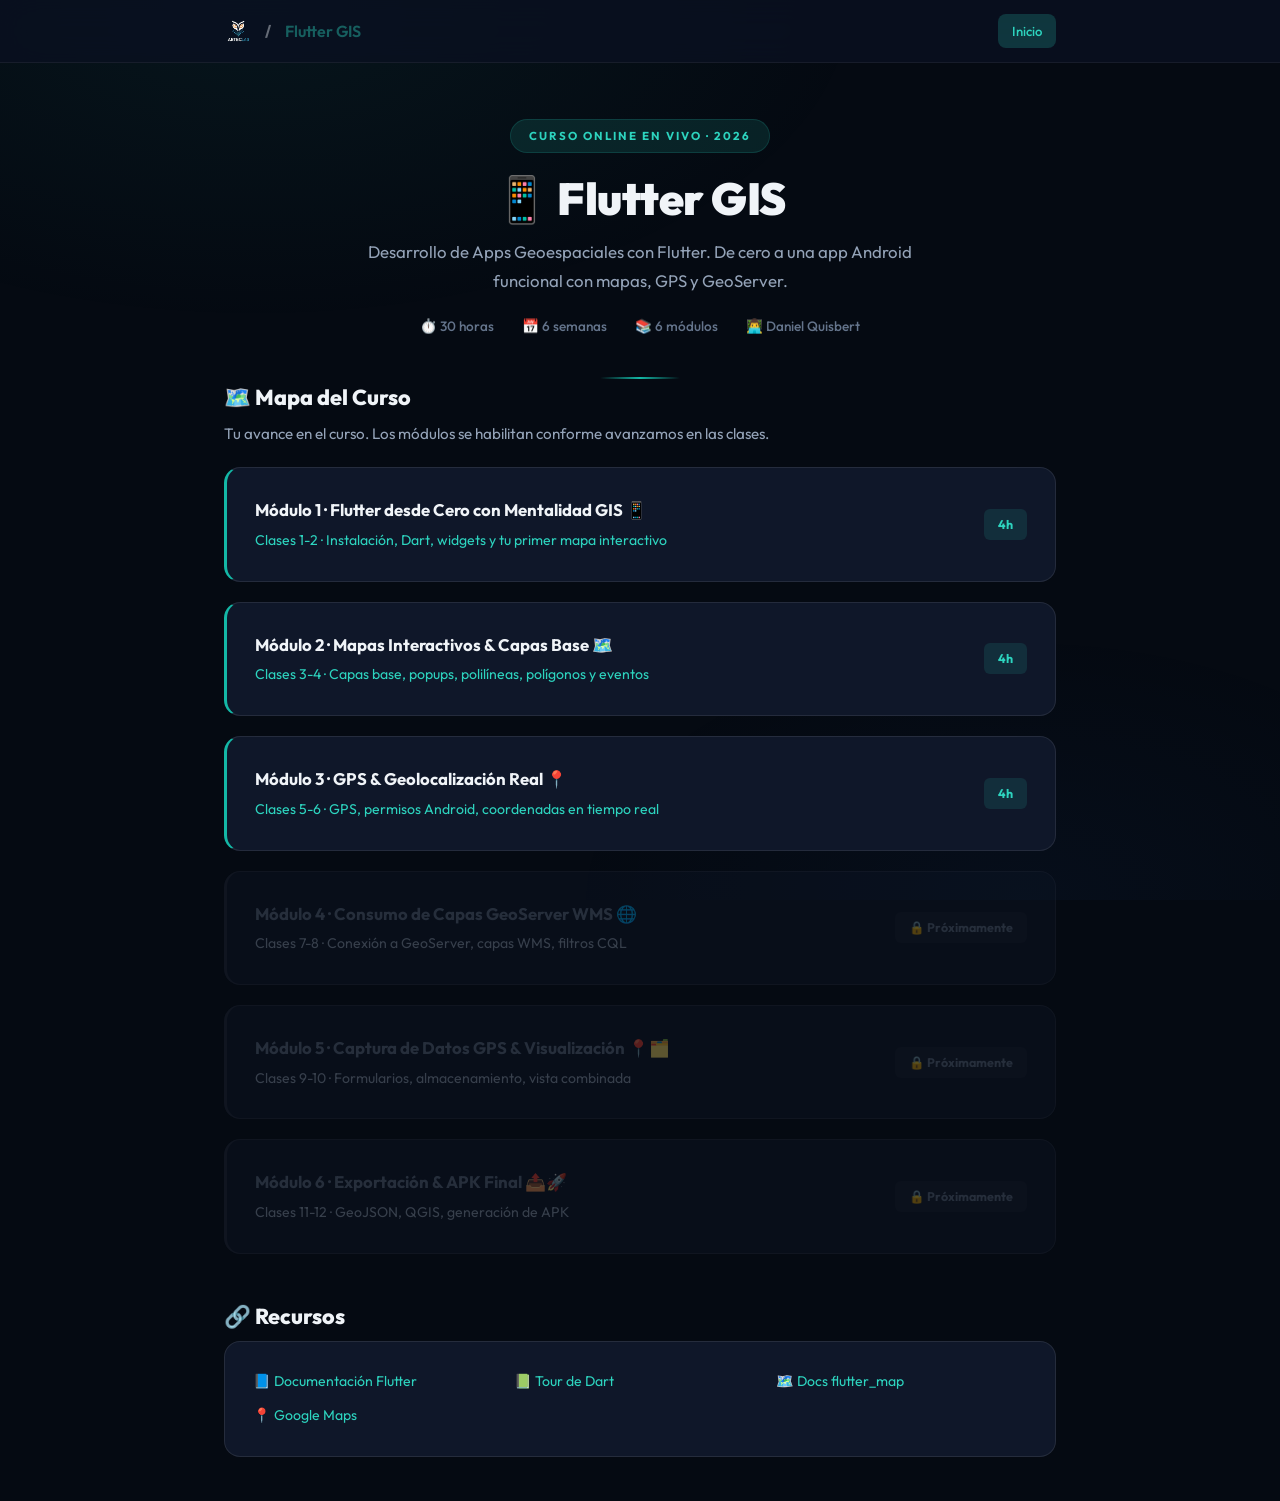
==== index.html @ 12c7c73f "Update index.html" ====
<!DOCTYPE html>
<html lang="es">
<head>
  <meta charset="UTF-8">
  <meta name="viewport" content="width=device-width, initial-scale=1.0">
  <title>Flutter GIS — ARTECLAB</title>
  <link rel="stylesheet" href="css/course.css">
  <link rel="icon" href="img/logo-arteclab.png" type="image/png">
</head>
<body>
<div class="site-wrapper">

  <header class="topbar">
    <div class="topbar-inner">
      <a href="index.html" class="topbar-brand">
        <img src="img/logo-arteclab.png" alt="ARTECLAB">
        <span>/</span>
        <span class="brand-course">Flutter GIS</span>
      </a>
      <nav class="topbar-nav">
        <a href="index.html" class="active">Inicio</a>
      </nav>
    </div>
  </header>

  <main class="container">

    <div class="mod-header">
      <span class="mod-chip">Curso Online en Vivo · 2026</span>
      <h1 class="mod-title">📱 Flutter GIS</h1>
      <p class="mod-desc">Desarrollo de Apps Geoespaciales con Flutter. De cero a una app Android funcional con mapas, GPS y GeoServer.</p>
      <div class="mod-stats">
        <span class="mod-stat">⏱️ 30 horas</span>
        <span class="mod-stat">📅 6 semanas</span>
        <span class="mod-stat">📚 6 módulos</span>
        <span class="mod-stat">👨‍💻 Daniel Quisbert</span>
      </div>
    </div>

    <div class="sec">
      <h2 class="sec-heading">🗺️ Mapa del Curso</h2>
      <p class="sec-lead">Tu avance en el curso. Los módulos se habilitan conforme avanzamos en las clases.</p>
      <div id="modulos-map"></div>
    </div>

    <div class="sec">
      <h2 class="sec-heading">🔗 Recursos</h2>
      <div class="card">
        <div style="display:grid; grid-template-columns:repeat(auto-fit,minmax(200px,1fr)); gap:10px;">
          <a href="https://docs.flutter.dev/" target="_blank" style="font-size:0.88rem;">📘 Documentación Flutter</a>
          <a href="https://dart.dev/language" target="_blank" style="font-size:0.88rem;">📗 Tour de Dart</a>
          <a href="https://docs.fleaflet.dev/" target="_blank" style="font-size:0.88rem;">🗺️ Docs flutter_map</a>
          <a href="https://maps.google.com" target="_blank" style="font-size:0.88rem;">📍 Google Maps</a>
        </div>
      </div>
    </div>

  </main>
</div>

<script>
/* ═══════════════════════════════════════════════════════════════
   ✅ PANEL DE CONTROL DE MÓDULOS
   ═══════════════════════════════════════════════════════════════
   Daniel: Para habilitar un módulo solo cambia false → true
   en la propiedad "habilitado". Eso es TODO.

   Ejemplo: cuando empiece la semana 3, cambia el módulo 3:
     { num: 3, habilitado: true, ...}

   Luego haz git commit + git push y listo.
   ═══════════════════════════════════════════════════════════════ */

var MODULOS = [
  { num: 1, habilitado: true,  titulo: "Flutter desde Cero con Mentalidad GIS 📱",  desc: "Clases 1-2 · Instalación, Dart, widgets y tu primer mapa interactivo", horas: "4h", url: "modulo-01/index.html" },
  { num: 2, habilitado: true,  titulo: "Mapas Interactivos & Capas Base 🗺️",        desc: "Clases 3-4 · Capas base, popups, polilíneas, polígonos y eventos", horas: "4h", url: "modulo-02/index.html" },
  { num: 3, habilitado: true, titulo: "GPS & Geolocalización Real 📍",              desc: "Clases 5-6 · GPS, permisos Android, coordenadas en tiempo real", horas: "4h", url: "modulo-03/index.html" },
  { num: 4, habilitado: false, titulo: "Consumo de Capas GeoServer WMS 🌐",          desc: "Clases 7-8 · Conexión a GeoServer, capas WMS, filtros CQL", horas: "4h", url: "modulo-04/index.html" },
  { num: 5, habilitado: false, titulo: "Captura de Datos GPS & Visualización 📍🗂️",  desc: "Clases 9-10 · Formularios, almacenamiento, vista combinada", horas: "4h", url: "modulo-05/index.html" },
  { num: 6, habilitado: false, titulo: "Exportación & APK Final 📤🚀",               desc: "Clases 11-12 · GeoJSON, QGIS, generación de APK", horas: "4h", url: "modulo-06/index.html" }
];

/* ─── No toques nada debajo de esta línea ─── */

var map = document.getElementById('modulos-map');

MODULOS.forEach(function(m) {
  var div = document.createElement('div');
  if (m.habilitado) {
    div.innerHTML =
      '<a href="' + m.url + '" style="text-decoration:none;display:block;">' +
        '<div class="card" style="border-left:3px solid var(--teal-500);cursor:pointer;">' +
          '<div style="display:flex;justify-content:space-between;align-items:center;flex-wrap:wrap;gap:12px;">' +
            '<div>' +
              '<div class="card-title" style="margin-bottom:4px;">Módulo ' + m.num + ' · ' + m.titulo + '</div>' +
              '<p style="margin:0;font-size:0.88rem;">' + m.desc + '</p>' +
            '</div>' +
            '<span style="background:var(--teal-glow);color:var(--teal-400);padding:5px 14px;border-radius:6px;font-size:0.78rem;font-weight:700;">'+m.horas+'</span>' +
          '</div>' +
        '</div>' +
      '</a>';
  } else {
    div.innerHTML =
      '<div class="card" style="opacity:0.35;border-left:3px solid var(--border-default);cursor:not-allowed;">' +
        '<div style="display:flex;justify-content:space-between;align-items:center;flex-wrap:wrap;gap:12px;">' +
          '<div>' +
            '<div class="card-title" style="margin-bottom:4px;color:var(--text-muted);">Módulo ' + m.num + ' · ' + m.titulo + '</div>' +
            '<p style="margin:0;font-size:0.88rem;">' + m.desc + '</p>' +
          '</div>' +
          '<span style="background:rgba(255,255,255,0.04);color:var(--text-muted);padding:5px 14px;border-radius:6px;font-size:0.78rem;font-weight:700;">🔒 Próximamente</span>' +
        '</div>' +
      '</div>';
  }
  map.appendChild(div);
});




  /* ═══════════════════════════════════════════════════════════════
   ARTECLAB · Curso Flutter GIS — JS Centralizado
   Tabs, Copy Code, Checklist, Quiz
   ═══════════════════════════════════════════════════════════════ */

document.addEventListener('DOMContentLoaded', () => {

  /* ── Tabs ─────────────────────────────────────────── */
  document.querySelectorAll('.tab-btn').forEach(btn => {
    btn.addEventListener('click', () => {
      const id = btn.dataset.target;
      const wrap = btn.closest('.site-wrapper') || document;

      wrap.querySelectorAll('.tab-btn').forEach(b => b.classList.remove('active'));
      wrap.querySelectorAll('.tab-panel').forEach(p => p.classList.remove('active'));

      btn.classList.add('active');
      const panel = document.getElementById(id);
      if (panel) panel.classList.add('active');
    });
  });

  /* ── Copy code ───────────────────────────────────── */
  document.querySelectorAll('.codeblock-copy').forEach(btn => {
    btn.addEventListener('click', () => {
      const pre = btn.closest('.codeblock').querySelector('pre');
      const text = pre.textContent;

      navigator.clipboard.writeText(text).then(() => {
        btn.textContent = '✓ Copiado';
        btn.classList.add('done');
        setTimeout(() => { btn.textContent = 'Copiar'; btn.classList.remove('done'); }, 2000);
      }).catch(() => {
        const ta = document.createElement('textarea');
        ta.value = text;
        document.body.appendChild(ta);
        ta.select();
        document.execCommand('copy');
        document.body.removeChild(ta);
        btn.textContent = '✓ Copiado';
        btn.classList.add('done');
        setTimeout(() => { btn.textContent = 'Copiar'; btn.classList.remove('done'); }, 2000);
      });
    });
  });

  /* ── Checklist ───────────────────────────────────── */
  document.querySelectorAll('.checklist li').forEach(li => {
    li.addEventListener('click', () => {
      li.classList.toggle('done');
      const box = li.querySelector('.ck-box');
      box.textContent = li.classList.contains('done') ? '✓' : '';
    });
  });

  /* ── Quiz system ─────────────────────────────────── */
  document.querySelectorAll('.quiz').forEach(quiz => {
    const questions = quiz.querySelectorAll('.quiz-q');
    const submitBtn = quiz.querySelector('.quiz-submit');
    const resultEl = quiz.querySelector('.quiz-result');
    const picks = {};

    quiz.querySelectorAll('.quiz-opt').forEach(opt => {
      opt.addEventListener('click', () => {
        const qi = opt.closest('.quiz-q').dataset.qi;
        opt.closest('.quiz-opts').querySelectorAll('.quiz-opt').forEach(o => o.classList.remove('picked'));
        opt.classList.add('picked');
        picks[qi] = opt.dataset.val;
      });
    });

    if (submitBtn) {
      submitBtn.addEventListener('click', () => {
        let score = 0;
        const total = questions.length;

        questions.forEach(q => {
          const qi = q.dataset.qi;
          const ans = q.dataset.ans;
          const fb = q.querySelector('.quiz-fb');
          const opts = q.querySelectorAll('.quiz-opt');

          opts.forEach(o => o.classList.remove('right', 'wrong'));

          if (picks[qi] === ans) {
            score++;
            opts.forEach(o => { if (o.dataset.val === ans) o.classList.add('right'); });
            if (fb) { fb.className = 'quiz-fb show ok'; fb.textContent = '✓ ¡Correcto!'; }
          } else {
            opts.forEach(o => {
              if (o.dataset.val === ans) o.classList.add('right');
              if (o.classList.contains('picked')) o.classList.add('wrong');
            });
            if (fb) {
              fb.className = 'quiz-fb show nope';
              fb.textContent = '✗ ' + (q.dataset.explain || 'Incorrecto');
            }
          }
        });

        if (resultEl) {
          const pct = Math.round((score / total) * 100);
          resultEl.textContent = `Resultado: ${score}/${total} (${pct}%)`;
          if (pct >= 70) {
            resultEl.className = 'quiz-result show pass';
            resultEl.textContent += ' — ¡Buen trabajo! 🎉';
          } else {
            resultEl.className = 'quiz-result show fail';
            resultEl.textContent += ' — Repasa y vuelve a intentar 💪';
          }
        }

        quiz.querySelectorAll('.quiz-opt').forEach(o => o.style.pointerEvents = 'none');
        submitBtn.style.display = 'none';
      });
    }
  });

  /* ── Protección de código fuente ──────────────── */
  /* Solo bloquea acceso al código fuente del sitio.
     NO bloquea: copiar texto, seleccionar, links, imprimir.
     El estudiante puede usar el sitio con normalidad. */

  document.addEventListener('keydown', function(e) {
    var mod = e.ctrlKey || e.metaKey;
    var k = e.key.toLowerCase();
 
    // Ctrl/⌘ + U = ver código fuente
    if (mod && k === 'u' && !e.shiftKey && !e.altKey) { e.preventDefault(); return; }
    // Ctrl/⌘ + S = guardar página como archivo
    if (mod && k === 's') { e.preventDefault(); return; }
    // Ctrl/⌘ + Shift + I = DevTools (Elements)
    if (mod && e.shiftKey && k === 'i') { e.preventDefault(); return; }
    // Ctrl/⌘ + Shift + J = DevTools (Console)
    if (mod && e.shiftKey && k === 'j') { e.preventDefault(); return; }
    // Ctrl/⌘ + Shift + C = DevTools (Inspector)
    if (mod && e.shiftKey && k === 'c') { e.preventDefault(); return; }
    // Ctrl/⌘ + Option/Alt + I = DevTools (macOS Chrome)
    if (mod && e.altKey && k === 'i') { e.preventDefault(); return; }
    // Ctrl/⌘ + Option/Alt + J = Console (macOS Chrome)
    if (mod && e.altKey && k === 'j') { e.preventDefault(); return; }
    // Ctrl/⌘ + Option/Alt + U = ver fuente (macOS Firefox)
    if (mod && e.altKey && k === 'u') { e.preventDefault(); return; }
    // F12 = DevTools
    if (e.key === 'F12') { e.preventDefault(); return; }
  });

  // Bloquear clic derecho solo para evitar "Ver código fuente"
  document.addEventListener('contextmenu', function(e) {
    e.preventDefault();
  });

});
</script>

</body>
</html>
---- css/course.css ----
/* ═══════════════════════════════════════════════════════════════
   ARTECLAB · Curso Flutter GIS — Sistema de Diseño
   Centralizado: un solo CSS para todo el sitio
   ═══════════════════════════════════════════════════════════════ */

@import url('https://fonts.googleapis.com/css2?family=Outfit:wght@300;400;500;600;700;800;900&family=Fira+Code:wght@400;500;600&display=swap');

/* ── Tokens de diseño ──────────────────────────────── */
:root {
  --bg-void: #050a12;
  --bg-base: #0a1120;
  --bg-raised: #0f1729;
  --bg-surface: #151f32;
  --bg-overlay: #1a2640;

  --border-subtle: rgba(255,255,255,0.06);
  --border-default: rgba(255,255,255,0.09);
  --border-strong: rgba(255,255,255,0.14);

  --teal-400: #2dd4bf;
  --teal-500: #14b8a6;
  --teal-600: #0d9488;
  --teal-glow: rgba(45,212,191,0.12);
  --teal-glow-md: rgba(45,212,191,0.2);
  --teal-glow-lg: rgba(45,212,191,0.35);

  --green-500: #22c55e;
  --amber-500: #f59e0b;
  --red-500: #ef4444;
  --blue-500: #3b82f6;
  --purple-500: #a855f7;

  --text-primary: #f0f4f8;
  --text-secondary: #94a3b8;
  --text-muted: #64748b;
  --text-inverse: #0a1120;

  --font-body: 'Outfit', system-ui, sans-serif;
  --font-mono: 'Fira Code', 'Consolas', monospace;

  --radius-sm: 8px;
  --radius-md: 12px;
  --radius-lg: 16px;
  --radius-xl: 20px;

  --ease: cubic-bezier(0.25, 0.46, 0.45, 0.94);
  --ease-bounce: cubic-bezier(0.34, 1.56, 0.64, 1);
}

/* ── Reset & base ──────────────────────────────────── */
*, *::before, *::after { box-sizing: border-box; margin: 0; padding: 0; }

body {
  font-family: var(--font-body);
  background: var(--bg-void);
  color: var(--text-secondary);
  line-height: 1.7;
  -webkit-font-smoothing: antialiased;
  overflow-x: hidden;
}

body::before {
  content: '';
  position: fixed;
  inset: 0;
  background:
    radial-gradient(ellipse 80% 60% at 20% 0%, rgba(45,212,191,0.06) 0%, transparent 60%),
    radial-gradient(ellipse 60% 50% at 80% 100%, rgba(59,130,246,0.04) 0%, transparent 60%);
  pointer-events: none;
  z-index: 0;
}

a { color: var(--teal-400); text-decoration: none; transition: color 0.2s var(--ease); }
a:hover { color: var(--teal-500); }

code {
  font-family: var(--font-mono);
  font-size: 0.85em;
  background: var(--bg-surface);
  border: 1px solid var(--border-subtle);
  padding: 2px 7px;
  border-radius: 5px;
  color: var(--teal-400);
}

kbd {
  font-family: var(--font-mono);
  font-size: 0.8em;
  background: var(--bg-overlay);
  border: 1px solid var(--border-strong);
  border-bottom-width: 2px;
  padding: 2px 8px;
  border-radius: 5px;
  color: var(--text-primary);
}

/* ── Layout ────────────────────────────────────────── */
.site-wrapper {
  position: relative;
  z-index: 1;
  min-height: 100vh;
}

.container {
  max-width: 880px;
  margin: 0 auto;
  padding: 0 24px;
}

/* ── Topbar ────────────────────────────────────────── */
.topbar {
  position: sticky;
  top: 0;
  z-index: 100;
  backdrop-filter: blur(20px) saturate(1.4);
  -webkit-backdrop-filter: blur(20px) saturate(1.4);
  background: rgba(10,17,32,0.82);
  border-bottom: 1px solid var(--border-subtle);
}

.topbar-inner {
  max-width: 880px;
  margin: 0 auto;
  padding: 14px 24px;
  display: flex;
  align-items: center;
  justify-content: space-between;
}

.topbar-brand {
  display: flex;
  align-items: center;
  gap: 10px;
  font-weight: 700;
  font-size: 1rem;
  color: var(--text-primary);
  text-decoration: none;
}

.topbar-brand img {
  height: 28px;
  width: auto;
}

.topbar-brand span {
  opacity: 0.4;
  margin: 0 2px;
}

.topbar-brand .brand-course {
  color: var(--teal-400);
  font-weight: 600;
}

.topbar-nav {
  display: flex;
  gap: 6px;
}

.topbar-nav a {
  padding: 6px 14px;
  border-radius: var(--radius-sm);
  font-size: 0.82rem;
  font-weight: 500;
  color: var(--text-muted);
  transition: all 0.2s var(--ease);
}

.topbar-nav a:hover {
  background: var(--teal-glow);
  color: var(--teal-400);
}

.topbar-nav a.active {
  background: var(--teal-glow-md);
  color: var(--teal-400);
}

/* ── Module Header ─────────────────────────────────── */
.mod-header {
  padding: 56px 0 40px;
  text-align: center;
  position: relative;
}

.mod-header::after {
  content: '';
  position: absolute;
  bottom: 0;
  left: 50%;
  transform: translateX(-50%);
  width: 80px;
  height: 2px;
  background: linear-gradient(90deg, transparent, var(--teal-500), transparent);
}

.mod-chip {
  display: inline-flex;
  align-items: center;
  gap: 6px;
  background: var(--teal-glow);
  color: var(--teal-400);
  font-size: 0.72rem;
  font-weight: 700;
  letter-spacing: 2px;
  text-transform: uppercase;
  padding: 6px 18px;
  border-radius: 30px;
  border: 1px solid rgba(45,212,191,0.15);
  margin-bottom: 20px;
}

.mod-title {
  font-size: clamp(2rem, 5vw, 2.8rem);
  font-weight: 900;
  color: var(--text-primary);
  line-height: 1.15;
  letter-spacing: -0.5px;
  margin-bottom: 14px;
}

.mod-desc {
  font-size: 1.05rem;
  color: var(--text-secondary);
  max-width: 580px;
  margin: 0 auto 20px;
  font-weight: 400;
  line-height: 1.7;
}

.mod-stats {
  display: flex;
  justify-content: center;
  gap: 28px;
  flex-wrap: wrap;
}

.mod-stat {
  display: flex;
  align-items: center;
  gap: 6px;
  font-size: 0.85rem;
  color: var(--text-muted);
  font-weight: 500;
}

/* ── Tabs ──────────────────────────────────────────── */
.tabs {
  display: flex;
  gap: 4px;
  padding: 32px 0 0;
  border-bottom: 1px solid var(--border-subtle);
  overflow-x: auto;
  scrollbar-width: none;
}

.tabs::-webkit-scrollbar { display: none; }

.tab-btn {
  background: none;
  border: none;
  font-family: var(--font-body);
  font-size: 0.9rem;
  font-weight: 600;
  color: var(--text-muted);
  padding: 12px 22px;
  cursor: pointer;
  white-space: nowrap;
  border-bottom: 2px solid transparent;
  transition: all 0.25s var(--ease);
  position: relative;
  top: 1px;
}

.tab-btn:hover {
  color: var(--text-secondary);
}

.tab-btn.active {
  color: var(--teal-400);
  border-bottom-color: var(--teal-400);
}

.tab-panel {
  display: none;
  padding: 36px 0;
  animation: panelIn 0.4s var(--ease);
}

.tab-panel.active { display: block; }

@keyframes panelIn {
  from { opacity: 0; transform: translateY(10px); }
  to { opacity: 1; transform: translateY(0); }
}

/* ── Sections ──────────────────────────────────────── */
.sec {
  margin-bottom: 44px;
}

.sec-heading {
  font-size: 1.35rem;
  font-weight: 800;
  color: var(--text-primary);
  margin-bottom: 6px;
  display: flex;
  align-items: center;
  gap: 10px;
}

.sec-lead {
  color: var(--text-secondary);
  margin-bottom: 20px;
  font-size: 0.95rem;
}

/* ── Cards ─────────────────────────────────────────── */
.card {
  background: var(--bg-raised);
  border: 1px solid var(--border-default);
  border-radius: var(--radius-lg);
  padding: 28px;
  margin-bottom: 20px;
  transition: border-color 0.3s var(--ease), box-shadow 0.3s var(--ease);
}

.card:hover {
  border-color: var(--border-strong);
}

.card-title {
  font-size: 1.05rem;
  font-weight: 700;
  color: var(--text-primary);
  margin-bottom: 8px;
}

.card p { font-size: 0.93rem; }

/* ── GIS Analogy badge ─────────────────────────────── */
.gis-analogy {
  background: var(--teal-glow);
  border-left: 3px solid var(--teal-500);
  padding: 12px 16px;
  border-radius: 0 var(--radius-sm) var(--radius-sm) 0;
  margin: 14px 0;
  font-size: 0.88rem;
  color: var(--teal-400);
  line-height: 1.6;
}

.gis-analogy::before {
  content: '🗺️ Analogía GIS — ';
  font-weight: 700;
}

/* ── Code blocks ───────────────────────────────────── */
.codeblock {
  background: #0b0f19;
  border: 1px solid var(--border-default);
  border-radius: var(--radius-md);
  overflow: hidden;
  margin: 14px 0;
}

.codeblock-bar {
  display: flex;
  align-items: center;
  justify-content: space-between;
  padding: 8px 16px;
  background: rgba(255,255,255,0.025);
  border-bottom: 1px solid var(--border-subtle);
}

.codeblock-lang {
  font-family: var(--font-mono);
  font-size: 0.7rem;
  font-weight: 600;
  color: var(--teal-500);
  text-transform: uppercase;
  letter-spacing: 1.2px;
}

.codeblock-copy {
  background: transparent;
  border: 1px solid var(--border-default);
  color: var(--text-muted);
  font-family: var(--font-body);
  font-size: 0.72rem;
  font-weight: 600;
  padding: 4px 12px;
  border-radius: 6px;
  cursor: pointer;
  transition: all 0.2s var(--ease);
}

.codeblock-copy:hover { border-color: var(--teal-500); color: var(--teal-400); }
.codeblock-copy.done { border-color: var(--green-500); color: var(--green-500); }

.codeblock pre {
  padding: 18px 20px;
  overflow-x: auto;
  font-family: var(--font-mono);
  font-size: 0.82rem;
  line-height: 1.65;
  color: #c9d1d9;
  tab-size: 2;
}

/* Syntax tokens */
.hl-kw { color: #ff7b72; }
.hl-tp { color: #79c0ff; }
.hl-fn { color: #d2a8ff; }
.hl-st { color: #a5d6ff; }
.hl-nm { color: #ffa657; }
.hl-cm { color: #546178; font-style: italic; }

/* ── Callouts ──────────────────────────────────────── */
.callout {
  display: flex;
  gap: 14px;
  padding: 16px 20px;
  border-radius: var(--radius-md);
  margin: 16px 0;
  font-size: 0.9rem;
  line-height: 1.6;
  align-items: flex-start;
}

.callout-icon { font-size: 1.15rem; flex-shrink: 0; margin-top: 2px; }

.callout--tip {
  background: var(--teal-glow);
  border: 1px solid rgba(45,212,191,0.15);
  color: var(--teal-400);
}

.callout--warn {
  background: rgba(245,158,11,0.08);
  border: 1px solid rgba(245,158,11,0.15);
  color: var(--amber-500);
}

.callout--danger {
  background: rgba(239,68,68,0.08);
  border: 1px solid rgba(239,68,68,0.15);
  color: var(--red-500);
}

.callout--info {
  background: rgba(59,130,246,0.08);
  border: 1px solid rgba(59,130,246,0.15);
  color: var(--blue-500);
}

/* ── Glossary ──────────────────────────────────────── */
.glossary {
  display: grid;
  gap: 1px;
  background: var(--border-subtle);
  border-radius: var(--radius-md);
  overflow: hidden;
  margin: 16px 0;
}

.glossary-item {
  display: grid;
  grid-template-columns: 130px 1fr;
  gap: 16px;
  padding: 14px 20px;
  background: var(--bg-raised);
  font-size: 0.88rem;
  align-items: baseline;
}

.glossary-term {
  font-family: var(--font-mono);
  font-weight: 600;
  color: var(--teal-400);
  font-size: 0.82rem;
}

.glossary-def { color: var(--text-secondary); }

/* ── Practice card ─────────────────────────────────── */
.practice {
  background: var(--bg-raised);
  border: 1px solid var(--teal-600);
  border-radius: var(--radius-lg);
  padding: 32px;
  margin: 28px 0;
  position: relative;
  overflow: hidden;
}

.practice::before {
  content: '';
  position: absolute;
  top: 0; left: 0; right: 0;
  height: 3px;
  background: linear-gradient(90deg, var(--teal-500), var(--green-500), var(--teal-500));
}

.practice-chip {
  display: inline-block;
  background: var(--teal-500);
  color: var(--text-inverse);
  font-size: 0.7rem;
  font-weight: 800;
  letter-spacing: 1.5px;
  text-transform: uppercase;
  padding: 4px 14px;
  border-radius: 5px;
  margin-bottom: 14px;
}

.practice-title {
  font-size: 1.2rem;
  font-weight: 800;
  color: var(--text-primary);
  margin-bottom: 10px;
}

.practice-steps {
  list-style: none;
  counter-reset: pstep;
  padding: 0;
}

.practice-steps li {
  counter-increment: pstep;
  padding: 14px 0 14px 48px;
  position: relative;
  border-bottom: 1px solid var(--border-subtle);
  font-size: 0.9rem;
}

.practice-steps li:last-child { border-bottom: none; }

.practice-steps li::before {
  content: counter(pstep);
  position: absolute;
  left: 0; top: 14px;
  width: 30px; height: 30px;
  background: var(--teal-glow-md);
  color: var(--teal-400);
  border-radius: 50%;
  display: flex;
  align-items: center;
  justify-content: center;
  font-weight: 800;
  font-size: 0.78rem;
}

/* ── Challenge card ────────────────────────────────── */
.challenge {
  background: linear-gradient(135deg, rgba(168,85,247,0.06), rgba(59,130,246,0.06));
  border: 1px solid rgba(168,85,247,0.18);
  border-radius: var(--radius-lg);
  padding: 28px;
  margin: 24px 0;
}

.challenge-chip {
  display: inline-block;
  background: rgba(168,85,247,0.15);
  color: var(--purple-500);
  font-size: 0.7rem;
  font-weight: 800;
  letter-spacing: 1.5px;
  text-transform: uppercase;
  padding: 4px 14px;
  border-radius: 5px;
  margin-bottom: 12px;
}

/* ── Checklist ─────────────────────────────────────── */
.checklist { list-style: none; padding: 0; margin: 16px 0; }

.checklist li {
  display: flex;
  align-items: center;
  gap: 12px;
  padding: 12px 0;
  border-bottom: 1px solid var(--border-subtle);
  font-size: 0.9rem;
  cursor: pointer;
  transition: color 0.2s var(--ease);
  user-select: none;
}

.checklist li:last-child { border-bottom: none; }

.ck-box {
  width: 22px; height: 22px;
  border: 2px solid var(--border-strong);
  border-radius: 6px;
  flex-shrink: 0;
  display: flex;
  align-items: center;
  justify-content: center;
  font-size: 0.7rem;
  color: transparent;
  transition: all 0.2s var(--ease-bounce);
}

.checklist li.done .ck-box {
  background: var(--teal-500);
  border-color: var(--teal-500);
  color: var(--text-inverse);
}

.checklist li.done { color: var(--text-muted); text-decoration: line-through; }

/* ── Quiz ──────────────────────────────────────────── */
.quiz {
  background: var(--bg-raised);
  border: 1px solid var(--border-default);
  border-radius: var(--radius-lg);
  padding: 32px;
  margin: 24px 0;
}

.quiz-heading {
  font-size: 1.1rem;
  font-weight: 800;
  color: var(--text-primary);
  margin-bottom: 24px;
}

.quiz-q {
  margin-bottom: 28px;
  padding-bottom: 28px;
  border-bottom: 1px solid var(--border-subtle);
}

.quiz-q:last-of-type { border-bottom: none; margin-bottom: 12px; padding-bottom: 0; }

.quiz-q-text {
  font-weight: 700;
  color: var(--text-primary);
  font-size: 0.92rem;
  margin-bottom: 14px;
}

.quiz-q-num { color: var(--teal-400); }

.quiz-opts { display: flex; flex-direction: column; gap: 8px; }

.quiz-opt {
  display: flex;
  align-items: center;
  gap: 12px;
  padding: 11px 16px;
  border: 1px solid var(--border-default);
  border-radius: var(--radius-sm);
  cursor: pointer;
  font-size: 0.88rem;
  transition: all 0.2s var(--ease);
}

.quiz-opt:hover { border-color: var(--border-strong); background: rgba(255,255,255,0.015); }

.quiz-dot {
  width: 18px; height: 18px;
  border: 2px solid var(--border-strong);
  border-radius: 50%;
  flex-shrink: 0;
  position: relative;
  transition: all 0.2s var(--ease);
}

.quiz-opt.picked { border-color: var(--teal-500); background: var(--teal-glow); }
.quiz-opt.picked .quiz-dot { border-color: var(--teal-400); }
.quiz-opt.picked .quiz-dot::after {
  content: '';
  position: absolute;
  inset: 3px;
  background: var(--teal-400);
  border-radius: 50%;
}

.quiz-opt.right { border-color: var(--green-500); background: rgba(34,197,94,0.08); color: var(--green-500); }
.quiz-opt.wrong { border-color: var(--red-500); background: rgba(239,68,68,0.08); color: var(--red-500); }

.quiz-fb {
  padding: 10px 14px;
  border-radius: var(--radius-sm);
  margin-top: 10px;
  font-size: 0.82rem;
  display: none;
  line-height: 1.5;
}

.quiz-fb.show { display: block; }
.quiz-fb.ok { background: rgba(34,197,94,0.08); border: 1px solid rgba(34,197,94,0.15); color: var(--green-500); }
.quiz-fb.nope { background: rgba(239,68,68,0.08); border: 1px solid rgba(239,68,68,0.15); color: var(--red-500); }

.quiz-submit {
  background: linear-gradient(135deg, var(--teal-400), var(--teal-600));
  color: var(--text-inverse);
  border: none;
  padding: 13px 36px;
  border-radius: var(--radius-sm);
  font-family: var(--font-body);
  font-weight: 800;
  font-size: 0.92rem;
  cursor: pointer;
  transition: all 0.25s var(--ease);
  margin-top: 12px;
}

.quiz-submit:hover { transform: translateY(-2px); box-shadow: 0 6px 24px var(--teal-glow-lg); }

.quiz-result {
  text-align: center;
  padding: 24px;
  margin-top: 20px;
  border-radius: var(--radius-md);
  font-weight: 800;
  font-size: 1.05rem;
  display: none;
}

.quiz-result.show { display: block; }
.quiz-result.pass { background: rgba(34,197,94,0.08); border: 1px solid rgba(34,197,94,0.15); color: var(--green-500); }
.quiz-result.fail { background: rgba(245,158,11,0.08); border: 1px solid rgba(245,158,11,0.15); color: var(--amber-500); }

/* ── Bottom navigation ─────────────────────────────── */
.bottom-nav {
  display: flex;
  justify-content: space-between;
  padding: 36px 0 60px;
  margin-top: 20px;
  border-top: 1px solid var(--border-subtle);
  gap: 16px;
  flex-wrap: wrap;
}

.btn-nav {
  display: inline-flex;
  align-items: center;
  gap: 8px;
  padding: 13px 26px;
  border-radius: var(--radius-sm);
  font-weight: 700;
  font-size: 0.88rem;
  text-decoration: none;
  transition: all 0.25s var(--ease);
  font-family: var(--font-body);
}

.btn-prev {
  background: var(--bg-surface);
  border: 1px solid var(--border-default);
  color: var(--text-muted);
}
.btn-prev:hover { border-color: var(--border-strong); color: var(--text-primary); }

.btn-next {
  background: linear-gradient(135deg, var(--teal-400), var(--teal-600));
  color: var(--text-inverse);
}
.btn-next:hover { transform: translateY(-2px); box-shadow: 0 6px 24px var(--teal-glow-lg); }

/* ── Responsive ────────────────────────────────────── */
@media (max-width: 640px) {
  .container { padding: 0 14px; }
  .mod-header { padding: 36px 0 28px; }
  .tab-btn { padding: 10px 14px; font-size: 0.82rem; }
  .card { padding: 20px; }
  .practice { padding: 22px; }
  .quiz { padding: 22px; }
  .glossary-item { grid-template-columns: 1fr; gap: 4px; }
  .bottom-nav { flex-direction: column; }
  .btn-nav { width: 100%; justify-content: center; }
  .topbar-nav { display: none; }
  .mod-stats { gap: 14px; }
}
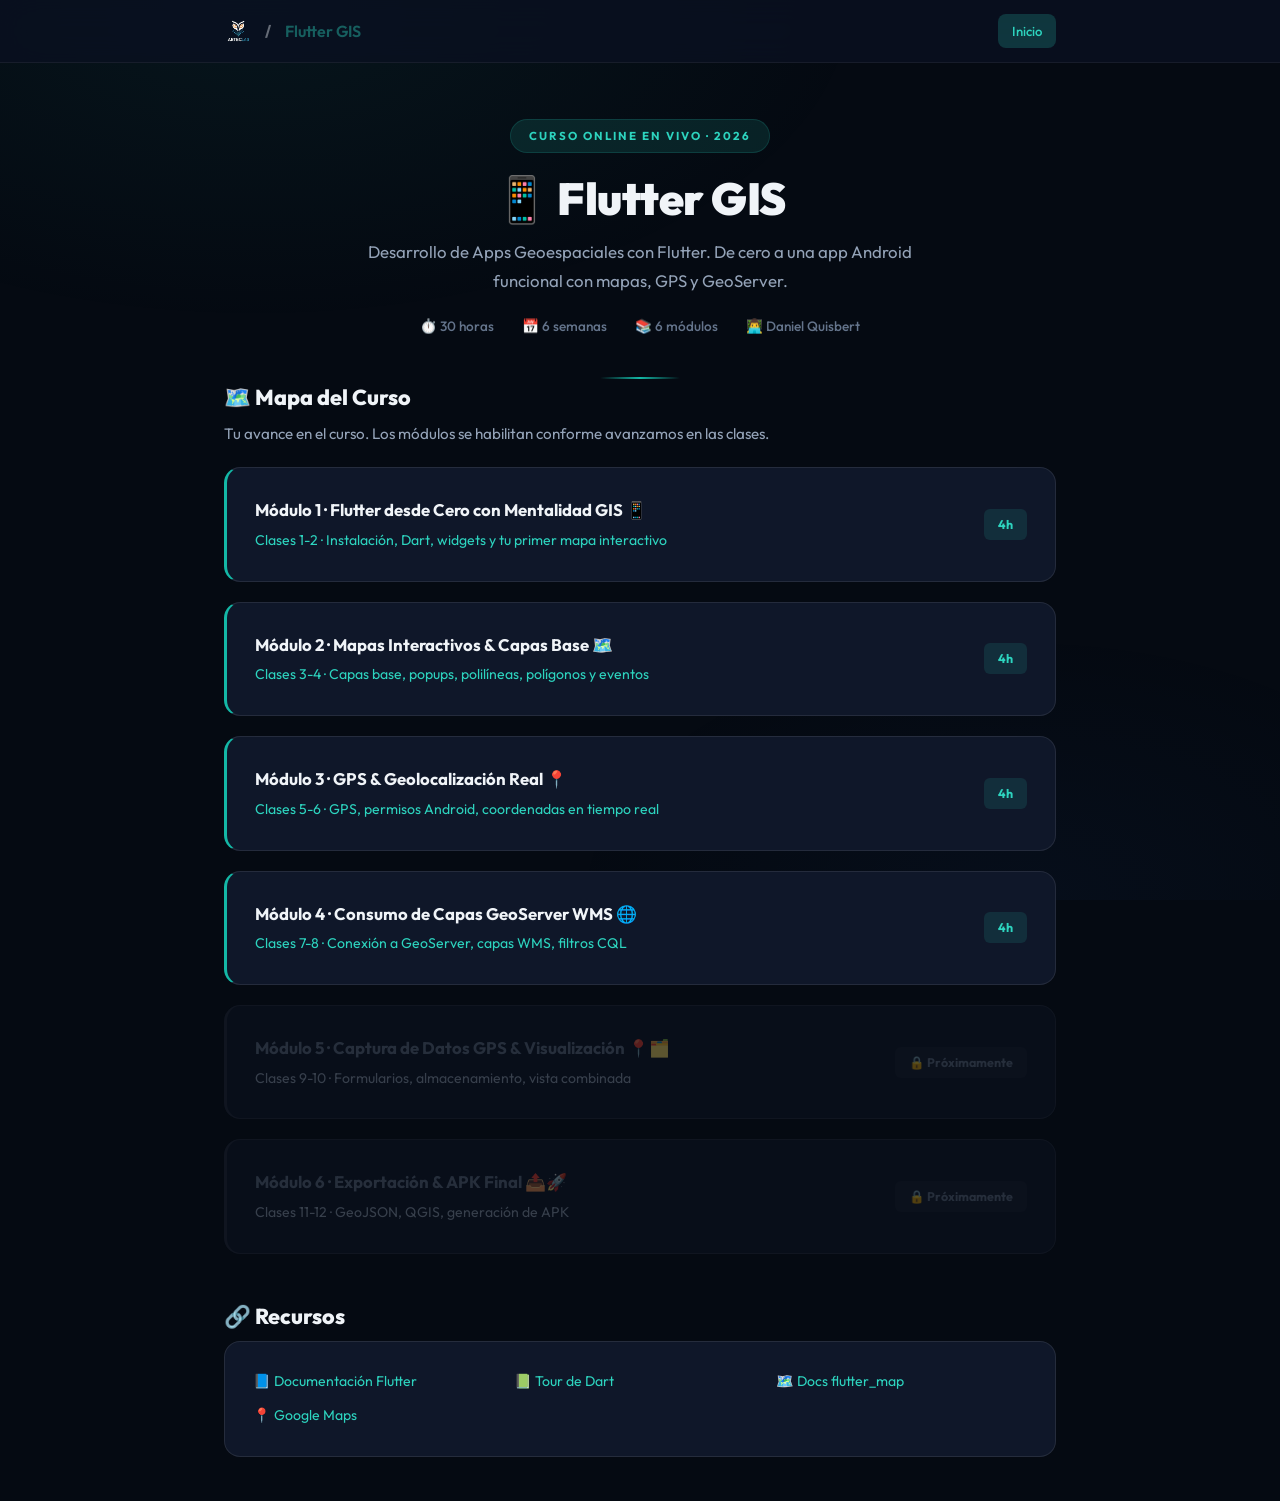
==== commit d6be606f: "Update index.html" ====
--- a/index.html
+++ b/index.html
@@ -75,7 +75,7 @@
   { num: 1, habilitado: true,  titulo: "Flutter desde Cero con Mentalidad GIS 📱",  desc: "Clases 1-2 · Instalación, Dart, widgets y tu primer mapa interactivo", horas: "4h", url: "modulo-01/index.html" },
   { num: 2, habilitado: true,  titulo: "Mapas Interactivos & Capas Base 🗺️",        desc: "Clases 3-4 · Capas base, popups, polilíneas, polígonos y eventos", horas: "4h", url: "modulo-02/index.html" },
   { num: 3, habilitado: true, titulo: "GPS & Geolocalización Real 📍",              desc: "Clases 5-6 · GPS, permisos Android, coordenadas en tiempo real", horas: "4h", url: "modulo-03/index.html" },
-  { num: 4, habilitado: false, titulo: "Consumo de Capas GeoServer WMS 🌐",          desc: "Clases 7-8 · Conexión a GeoServer, capas WMS, filtros CQL", horas: "4h", url: "modulo-04/index.html" },
+  { num: 4, habilitado: true, titulo: "Consumo de Capas GeoServer WMS 🌐",          desc: "Clases 7-8 · Conexión a GeoServer, capas WMS, filtros CQL", horas: "4h", url: "modulo-04/index.html" },
   { num: 5, habilitado: false, titulo: "Captura de Datos GPS & Visualización 📍🗂️",  desc: "Clases 9-10 · Formularios, almacenamiento, vista combinada", horas: "4h", url: "modulo-05/index.html" },
   { num: 6, habilitado: false, titulo: "Exportación & APK Final 📤🚀",               desc: "Clases 11-12 · GeoJSON, QGIS, generación de APK", horas: "4h", url: "modulo-06/index.html" }
 ];
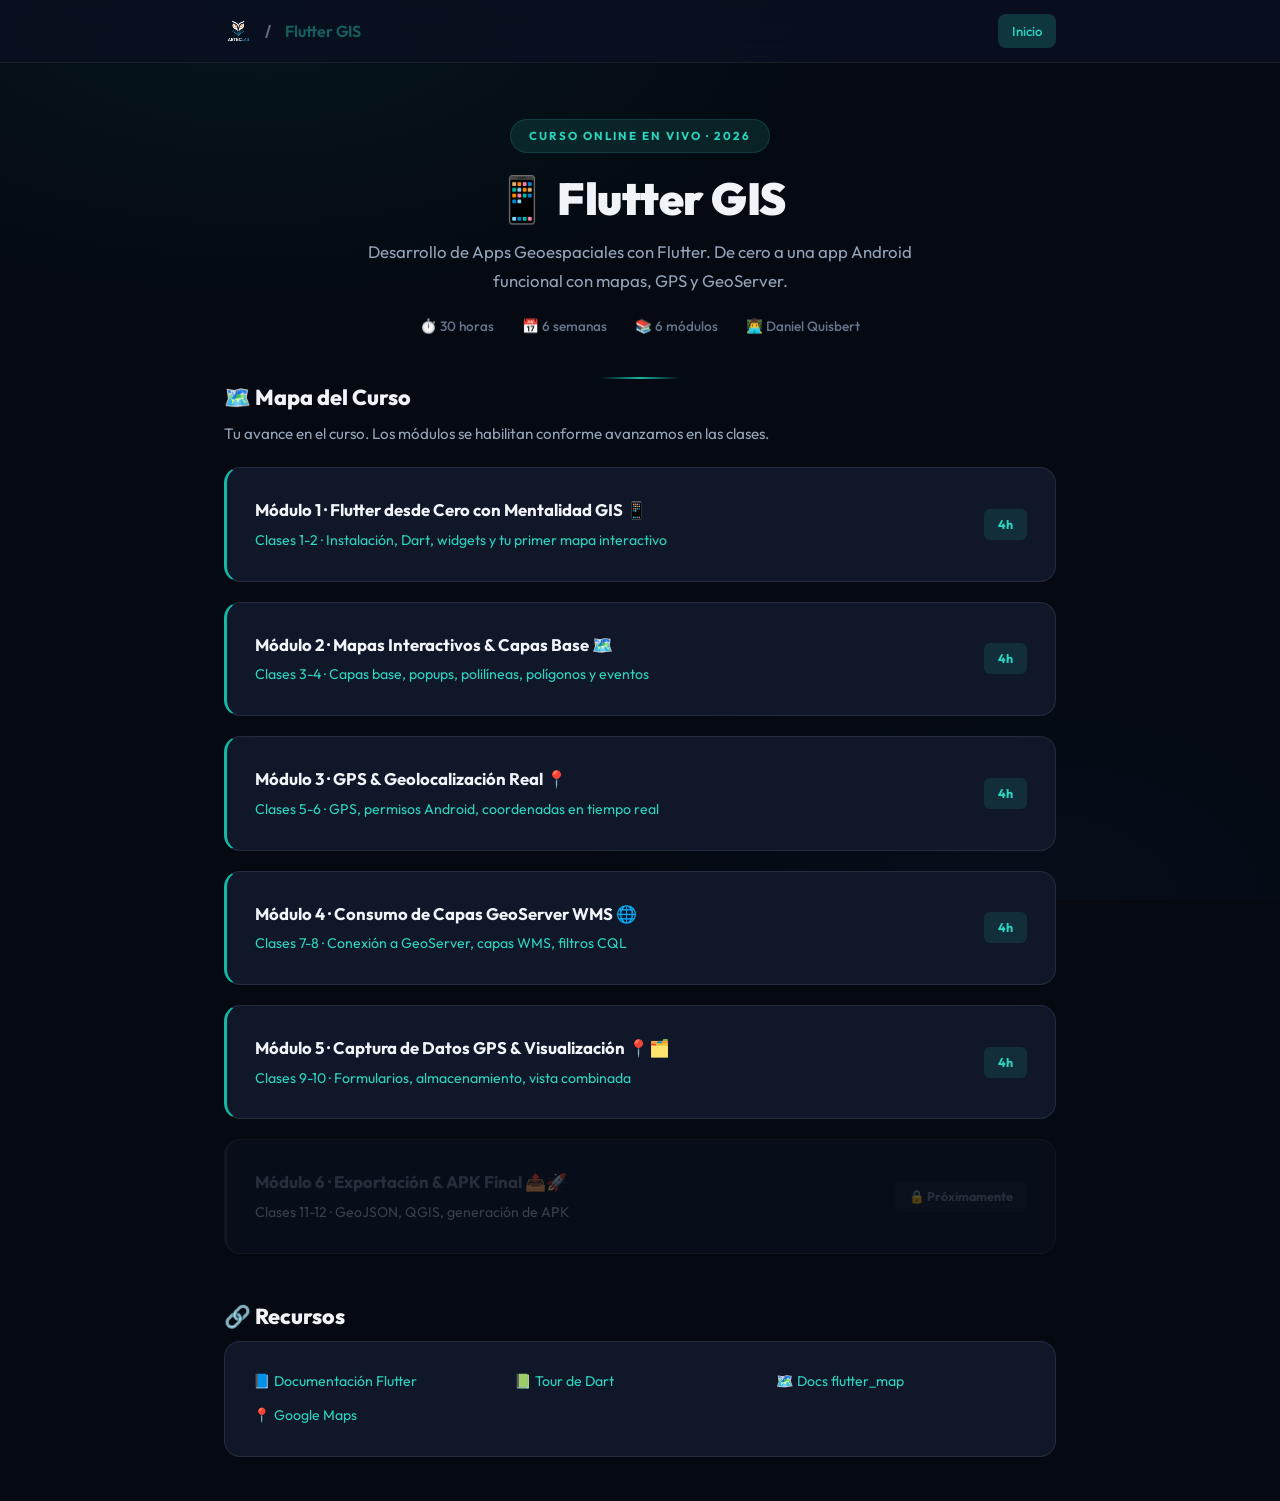
==== commit be828fa1: "Update index.html" ====
--- a/index.html
+++ b/index.html
@@ -76,7 +76,7 @@
   { num: 2, habilitado: true,  titulo: "Mapas Interactivos & Capas Base 🗺️",        desc: "Clases 3-4 · Capas base, popups, polilíneas, polígonos y eventos", horas: "4h", url: "modulo-02/index.html" },
   { num: 3, habilitado: true, titulo: "GPS & Geolocalización Real 📍",              desc: "Clases 5-6 · GPS, permisos Android, coordenadas en tiempo real", horas: "4h", url: "modulo-03/index.html" },
   { num: 4, habilitado: true, titulo: "Consumo de Capas GeoServer WMS 🌐",          desc: "Clases 7-8 · Conexión a GeoServer, capas WMS, filtros CQL", horas: "4h", url: "modulo-04/index.html" },
-  { num: 5, habilitado: false, titulo: "Captura de Datos GPS & Visualización 📍🗂️",  desc: "Clases 9-10 · Formularios, almacenamiento, vista combinada", horas: "4h", url: "modulo-05/index.html" },
+  { num: 5, habilitado: true, titulo: "Captura de Datos GPS & Visualización 📍🗂️",  desc: "Clases 9-10 · Formularios, almacenamiento, vista combinada", horas: "4h", url: "modulo-05/index.html" },
   { num: 6, habilitado: false, titulo: "Exportación & APK Final 📤🚀",               desc: "Clases 11-12 · GeoJSON, QGIS, generación de APK", horas: "4h", url: "modulo-06/index.html" }
 ];
 
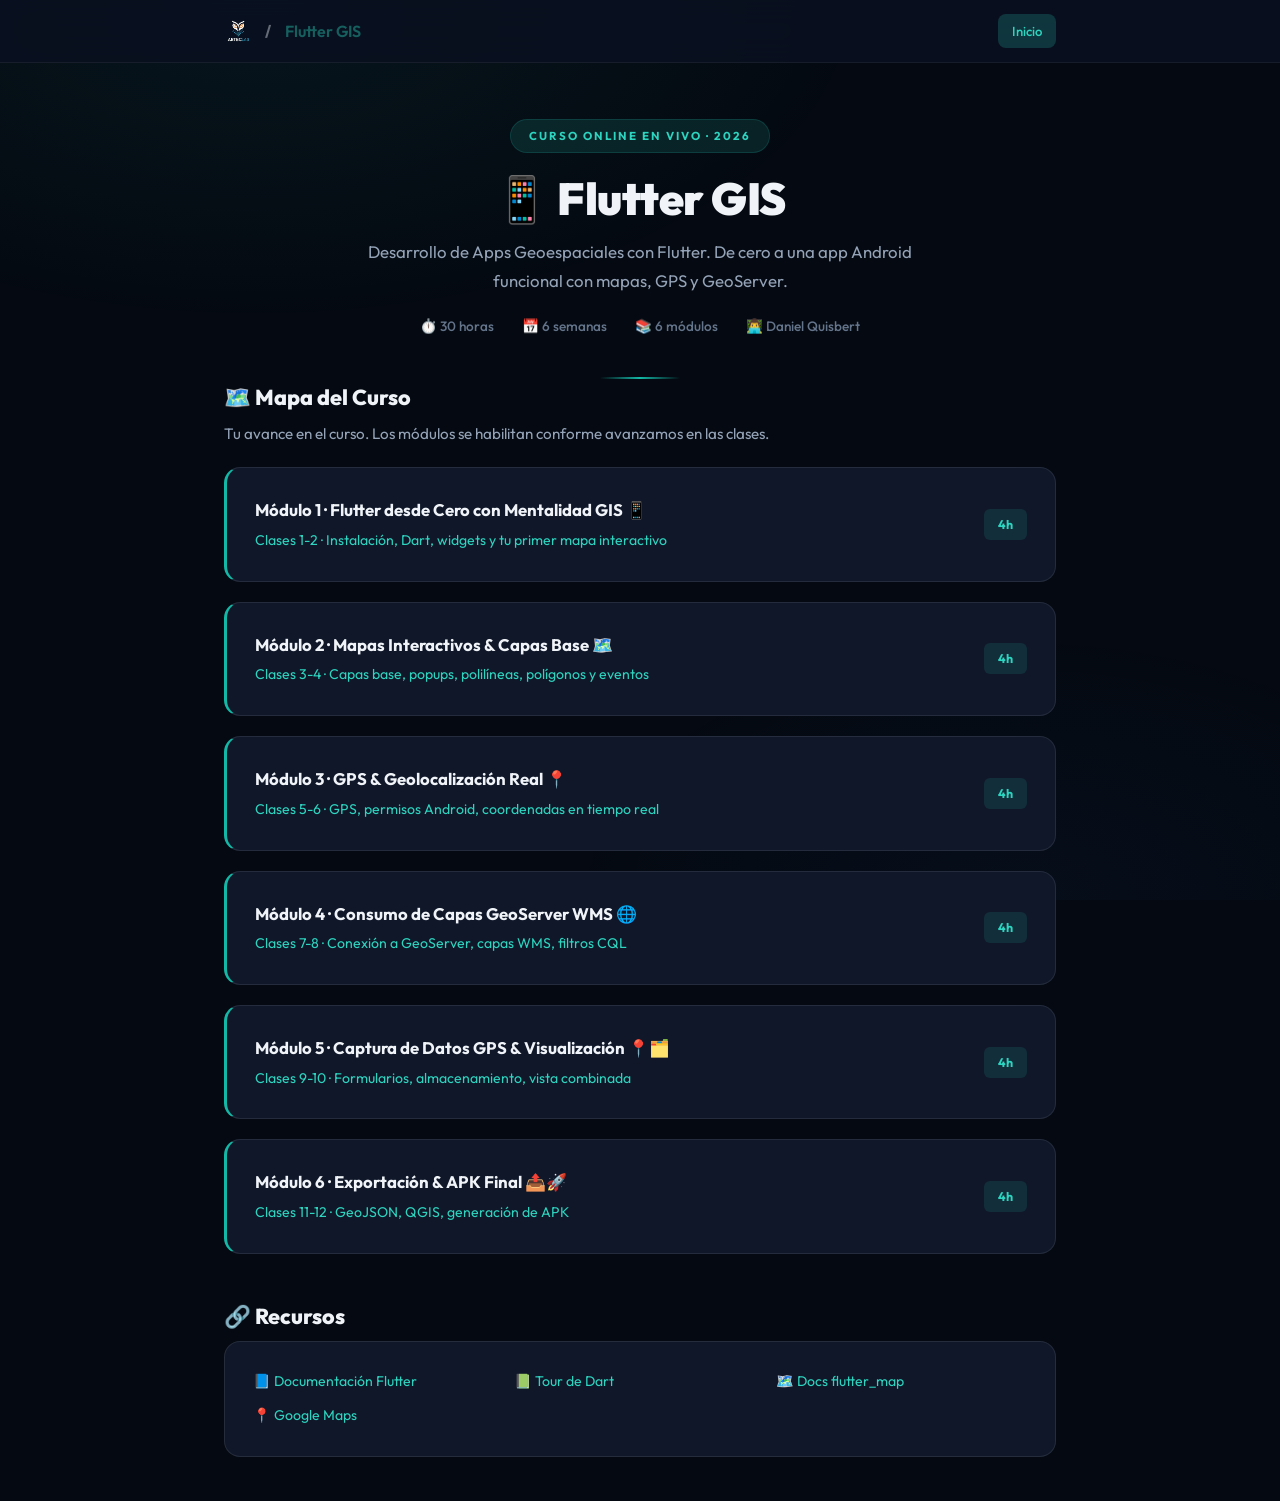
==== commit 359667a0: "Update index.html" ====
--- a/index.html
+++ b/index.html
@@ -77,7 +77,7 @@
   { num: 3, habilitado: true, titulo: "GPS & Geolocalización Real 📍",              desc: "Clases 5-6 · GPS, permisos Android, coordenadas en tiempo real", horas: "4h", url: "modulo-03/index.html" },
   { num: 4, habilitado: true, titulo: "Consumo de Capas GeoServer WMS 🌐",          desc: "Clases 7-8 · Conexión a GeoServer, capas WMS, filtros CQL", horas: "4h", url: "modulo-04/index.html" },
   { num: 5, habilitado: true, titulo: "Captura de Datos GPS & Visualización 📍🗂️",  desc: "Clases 9-10 · Formularios, almacenamiento, vista combinada", horas: "4h", url: "modulo-05/index.html" },
-  { num: 6, habilitado: false, titulo: "Exportación & APK Final 📤🚀",               desc: "Clases 11-12 · GeoJSON, QGIS, generación de APK", horas: "4h", url: "modulo-06/index.html" }
+  { num: 6, habilitado: true, titulo: "Exportación & APK Final 📤🚀",               desc: "Clases 11-12 · GeoJSON, QGIS, generación de APK", horas: "4h", url: "modulo-06/index.html" }
 ];
 
 /* ─── No toques nada debajo de esta línea ─── */
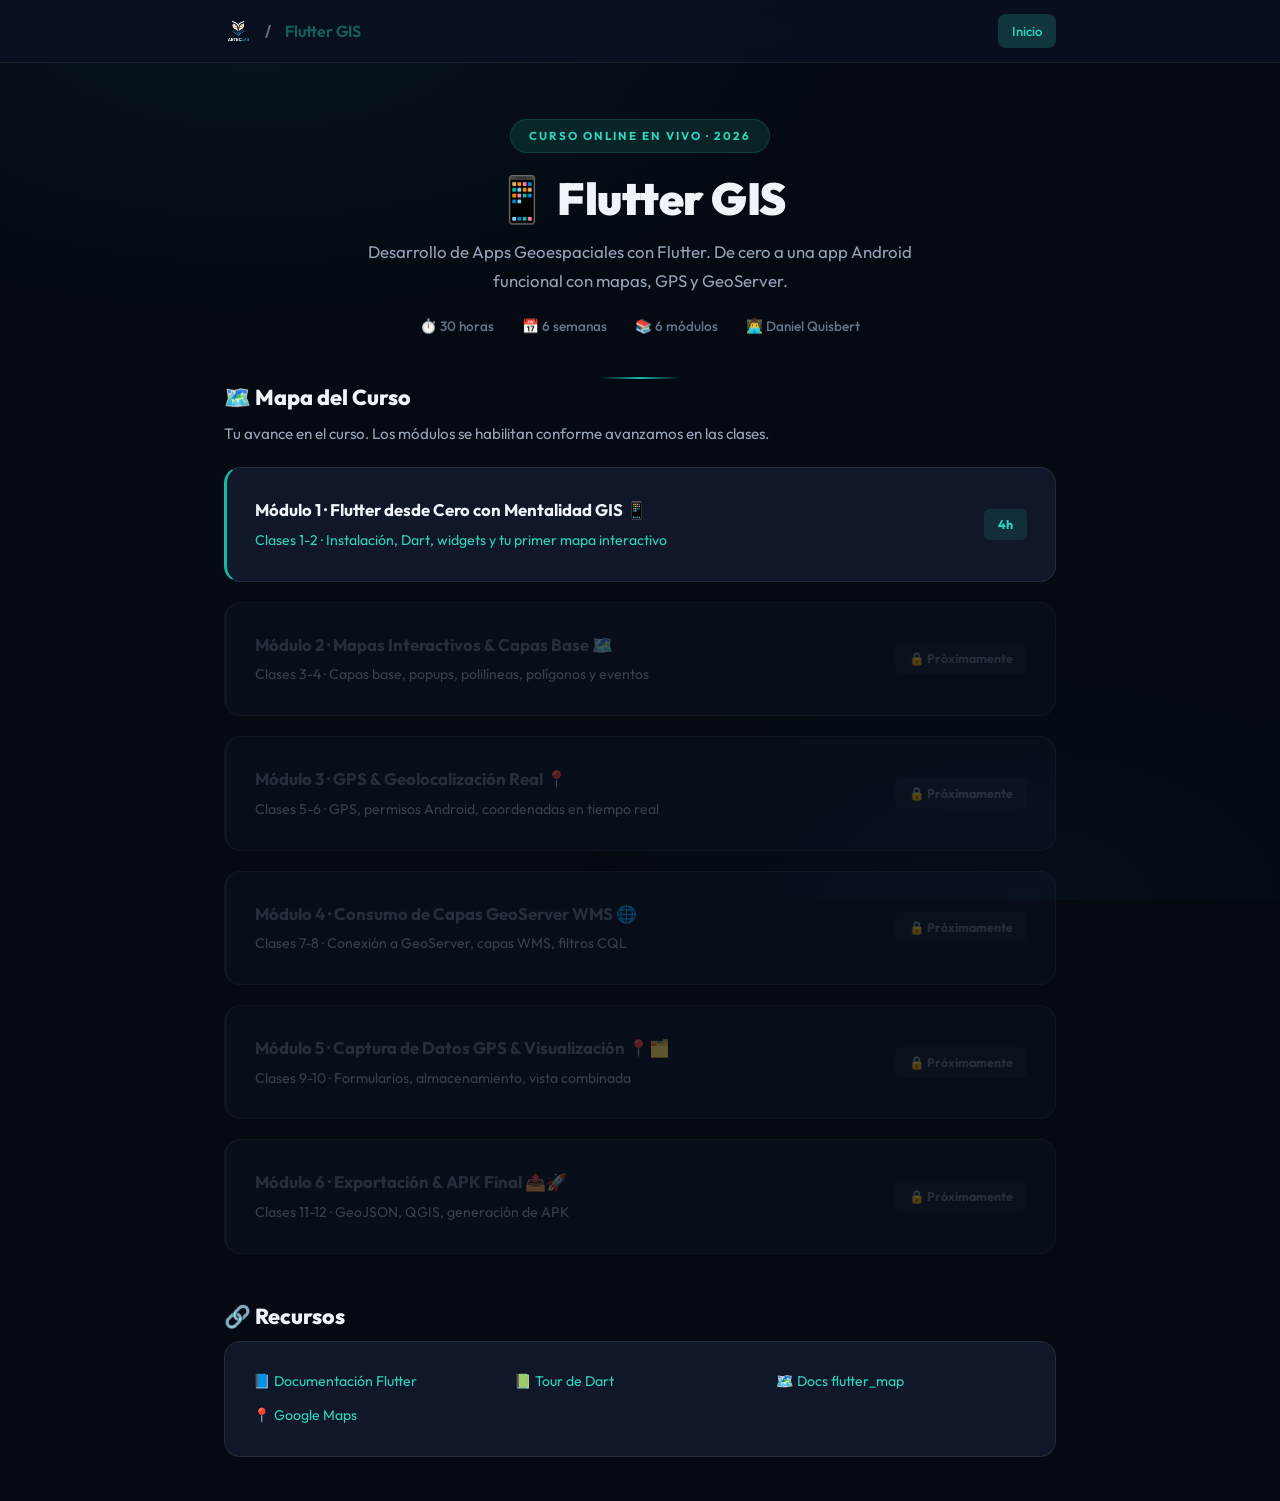
==== commit 80a4faf9: "inicio curso" ====
--- a/index.html
+++ b/index.html
@@ -73,11 +73,11 @@
 
 var MODULOS = [
   { num: 1, habilitado: true,  titulo: "Flutter desde Cero con Mentalidad GIS 📱",  desc: "Clases 1-2 · Instalación, Dart, widgets y tu primer mapa interactivo", horas: "4h", url: "modulo-01/index.html" },
-  { num: 2, habilitado: true,  titulo: "Mapas Interactivos & Capas Base 🗺️",        desc: "Clases 3-4 · Capas base, popups, polilíneas, polígonos y eventos", horas: "4h", url: "modulo-02/index.html" },
-  { num: 3, habilitado: true, titulo: "GPS & Geolocalización Real 📍",              desc: "Clases 5-6 · GPS, permisos Android, coordenadas en tiempo real", horas: "4h", url: "modulo-03/index.html" },
-  { num: 4, habilitado: true, titulo: "Consumo de Capas GeoServer WMS 🌐",          desc: "Clases 7-8 · Conexión a GeoServer, capas WMS, filtros CQL", horas: "4h", url: "modulo-04/index.html" },
-  { num: 5, habilitado: true, titulo: "Captura de Datos GPS & Visualización 📍🗂️",  desc: "Clases 9-10 · Formularios, almacenamiento, vista combinada", horas: "4h", url: "modulo-05/index.html" },
-  { num: 6, habilitado: true, titulo: "Exportación & APK Final 📤🚀",               desc: "Clases 11-12 · GeoJSON, QGIS, generación de APK", horas: "4h", url: "modulo-06/index.html" }
+  { num: 2, habilitado: false,  titulo: "Mapas Interactivos & Capas Base 🗺️",        desc: "Clases 3-4 · Capas base, popups, polilíneas, polígonos y eventos", horas: "4h", url: "modulo-02/index.html" },
+  { num: 3, habilitado: false, titulo: "GPS & Geolocalización Real 📍",              desc: "Clases 5-6 · GPS, permisos Android, coordenadas en tiempo real", horas: "4h", url: "modulo-03/index.html" },
+  { num: 4, habilitado: false, titulo: "Consumo de Capas GeoServer WMS 🌐",          desc: "Clases 7-8 · Conexión a GeoServer, capas WMS, filtros CQL", horas: "4h", url: "modulo-04/index.html" },
+  { num: 5, habilitado: false, titulo: "Captura de Datos GPS & Visualización 📍🗂️",  desc: "Clases 9-10 · Formularios, almacenamiento, vista combinada", horas: "4h", url: "modulo-05/index.html" },
+  { num: 6, habilitado: false, titulo: "Exportación & APK Final 📤🚀",               desc: "Clases 11-12 · GeoJSON, QGIS, generación de APK", horas: "4h", url: "modulo-06/index.html" }
 ];
 
 /* ─── No toques nada debajo de esta línea ─── */
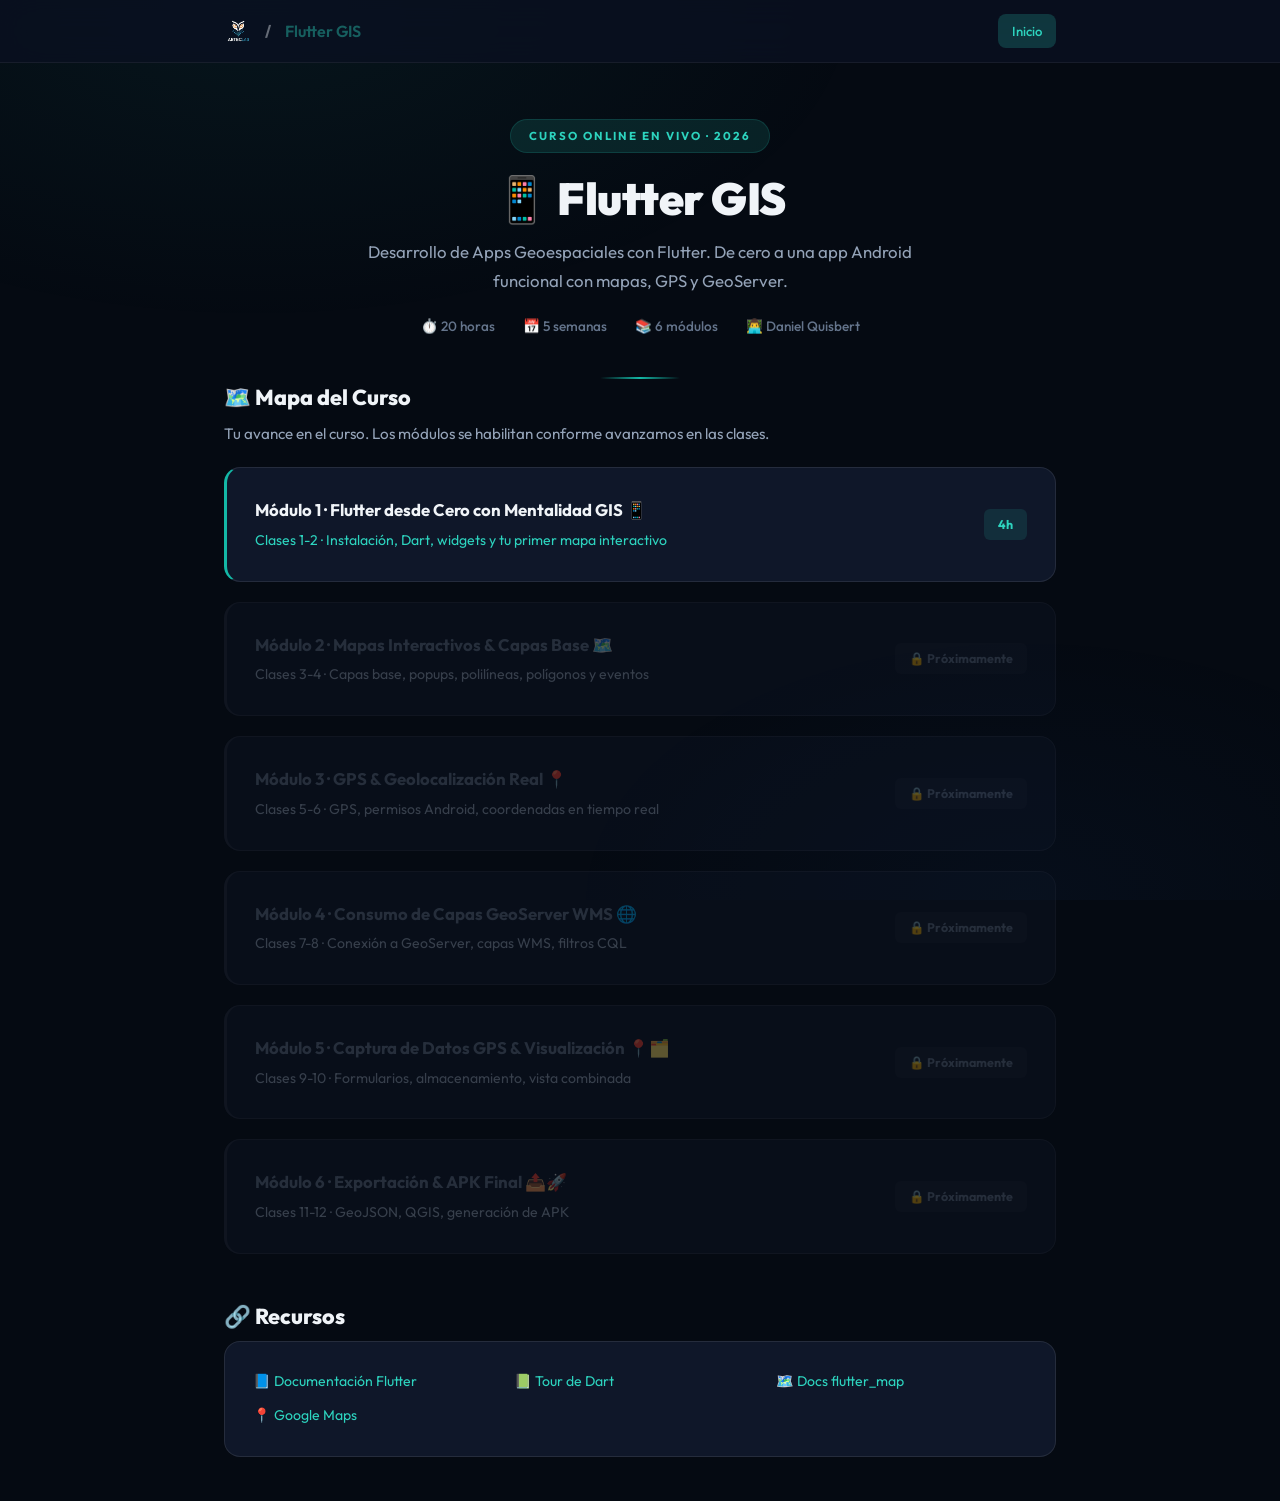
==== commit 52cf6a25: "Update index.html" ====
--- a/index.html
+++ b/index.html
@@ -30,8 +30,8 @@
       <h1 class="mod-title">📱 Flutter GIS</h1>
       <p class="mod-desc">Desarrollo de Apps Geoespaciales con Flutter. De cero a una app Android funcional con mapas, GPS y GeoServer.</p>
       <div class="mod-stats">
-        <span class="mod-stat">⏱️ 30 horas</span>
-        <span class="mod-stat">📅 6 semanas</span>
+        <span class="mod-stat">⏱️ 20 horas</span>
+        <span class="mod-stat">📅 5 semanas</span>
         <span class="mod-stat">📚 6 módulos</span>
         <span class="mod-stat">👨‍💻 Daniel Quisbert</span>
       </div>
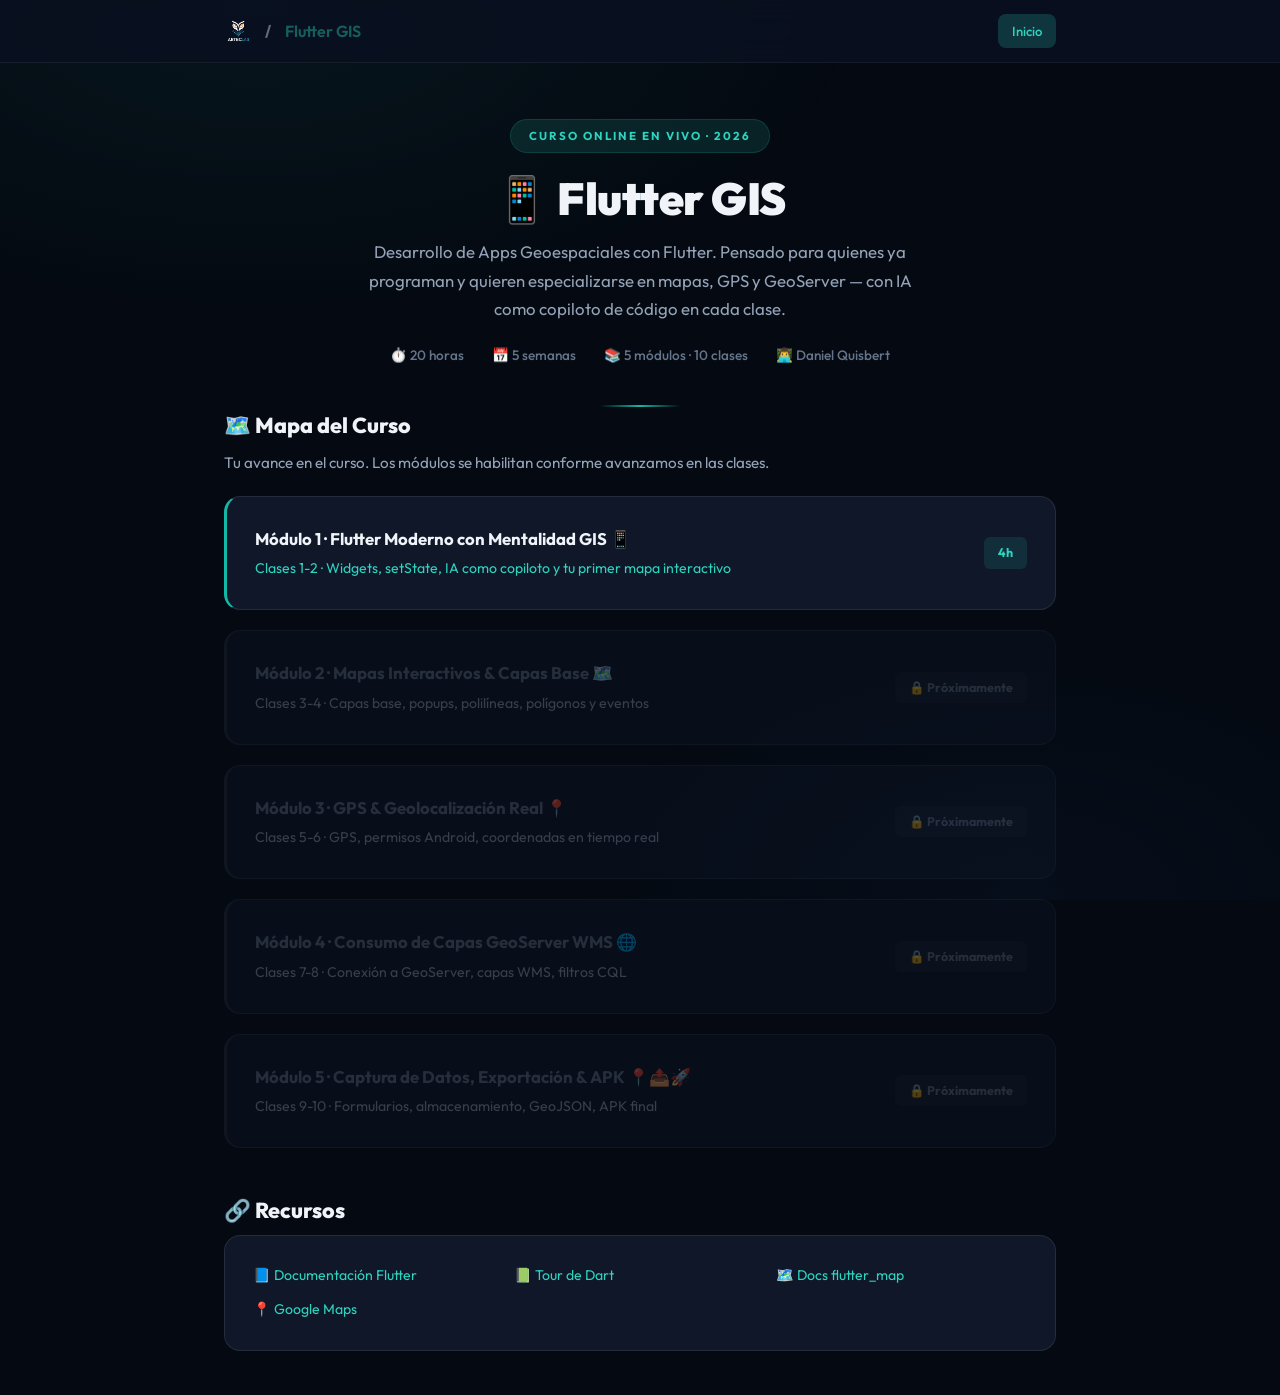
==== commit 565351e6: "add v2" ====
--- a/index.html
+++ b/index.html
@@ -28,11 +28,11 @@
     <div class="mod-header">
       <span class="mod-chip">Curso Online en Vivo · 2026</span>
       <h1 class="mod-title">📱 Flutter GIS</h1>
-      <p class="mod-desc">Desarrollo de Apps Geoespaciales con Flutter. De cero a una app Android funcional con mapas, GPS y GeoServer.</p>
+      <p class="mod-desc">Desarrollo de Apps Geoespaciales con Flutter. Pensado para quienes ya programan y quieren especializarse en mapas, GPS y GeoServer — con IA como copiloto de código en cada clase.</p>
       <div class="mod-stats">
         <span class="mod-stat">⏱️ 20 horas</span>
         <span class="mod-stat">📅 5 semanas</span>
-        <span class="mod-stat">📚 6 módulos</span>
+        <span class="mod-stat">📚 5 módulos · 10 clases</span>
         <span class="mod-stat">👨‍💻 Daniel Quisbert</span>
       </div>
     </div>
@@ -72,12 +72,11 @@
    ═══════════════════════════════════════════════════════════════ */
 
 var MODULOS = [
-  { num: 1, habilitado: true,  titulo: "Flutter desde Cero con Mentalidad GIS 📱",  desc: "Clases 1-2 · Instalación, Dart, widgets y tu primer mapa interactivo", horas: "4h", url: "modulo-01/index.html" },
-  { num: 2, habilitado: false,  titulo: "Mapas Interactivos & Capas Base 🗺️",        desc: "Clases 3-4 · Capas base, popups, polilíneas, polígonos y eventos", horas: "4h", url: "modulo-02/index.html" },
+  { num: 1, habilitado: true,  titulo: "Flutter Moderno con Mentalidad GIS 📱",      desc: "Clases 1-2 · Widgets, setState, IA como copiloto y tu primer mapa interactivo", horas: "4h", url: "modulo-01/index.html" },
+  { num: 2, habilitado: false, titulo: "Mapas Interactivos & Capas Base 🗺️",         desc: "Clases 3-4 · Capas base, popups, polilíneas, polígonos y eventos", horas: "4h", url: "modulo-02/index.html" },
   { num: 3, habilitado: false, titulo: "GPS & Geolocalización Real 📍",              desc: "Clases 5-6 · GPS, permisos Android, coordenadas en tiempo real", horas: "4h", url: "modulo-03/index.html" },
   { num: 4, habilitado: false, titulo: "Consumo de Capas GeoServer WMS 🌐",          desc: "Clases 7-8 · Conexión a GeoServer, capas WMS, filtros CQL", horas: "4h", url: "modulo-04/index.html" },
-  { num: 5, habilitado: false, titulo: "Captura de Datos GPS & Visualización 📍🗂️",  desc: "Clases 9-10 · Formularios, almacenamiento, vista combinada", horas: "4h", url: "modulo-05/index.html" },
-  { num: 6, habilitado: false, titulo: "Exportación & APK Final 📤🚀",               desc: "Clases 11-12 · GeoJSON, QGIS, generación de APK", horas: "4h", url: "modulo-06/index.html" }
+  { num: 5, habilitado: false, titulo: "Captura de Datos, Exportación & APK 📍📤🚀", desc: "Clases 9-10 · Formularios, almacenamiento, GeoJSON, APK final", horas: "4h", url: "modulo-05/index.html" }
 ];
 
 /* ─── No toques nada debajo de esta línea ─── */
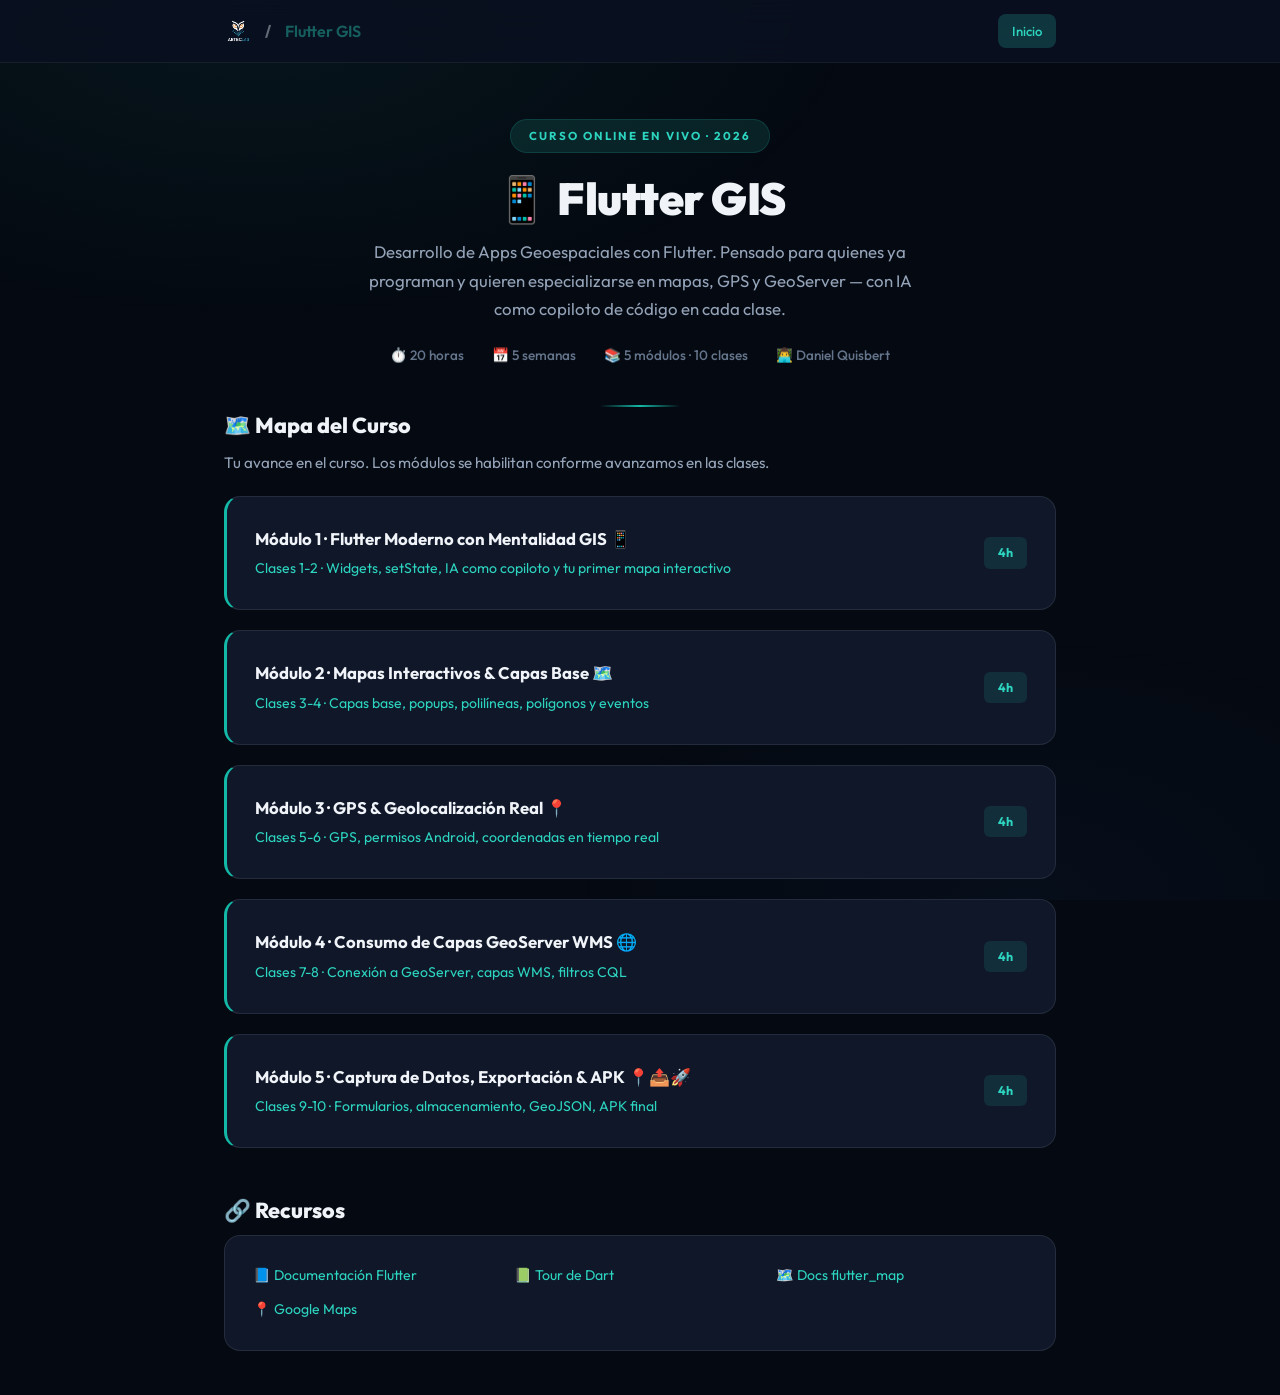
==== commit af760a97: "Update index.html" ====
--- a/index.html
+++ b/index.html
@@ -73,10 +73,10 @@
 
 var MODULOS = [
   { num: 1, habilitado: true,  titulo: "Flutter Moderno con Mentalidad GIS 📱",      desc: "Clases 1-2 · Widgets, setState, IA como copiloto y tu primer mapa interactivo", horas: "4h", url: "modulo-01/index.html" },
-  { num: 2, habilitado: false, titulo: "Mapas Interactivos & Capas Base 🗺️",         desc: "Clases 3-4 · Capas base, popups, polilíneas, polígonos y eventos", horas: "4h", url: "modulo-02/index.html" },
-  { num: 3, habilitado: false, titulo: "GPS & Geolocalización Real 📍",              desc: "Clases 5-6 · GPS, permisos Android, coordenadas en tiempo real", horas: "4h", url: "modulo-03/index.html" },
-  { num: 4, habilitado: false, titulo: "Consumo de Capas GeoServer WMS 🌐",          desc: "Clases 7-8 · Conexión a GeoServer, capas WMS, filtros CQL", horas: "4h", url: "modulo-04/index.html" },
-  { num: 5, habilitado: false, titulo: "Captura de Datos, Exportación & APK 📍📤🚀", desc: "Clases 9-10 · Formularios, almacenamiento, GeoJSON, APK final", horas: "4h", url: "modulo-05/index.html" }
+  { num: 2, habilitado: true, titulo: "Mapas Interactivos & Capas Base 🗺️",         desc: "Clases 3-4 · Capas base, popups, polilíneas, polígonos y eventos", horas: "4h", url: "modulo-02/index.html" },
+  { num: 3, habilitado: true, titulo: "GPS & Geolocalización Real 📍",              desc: "Clases 5-6 · GPS, permisos Android, coordenadas en tiempo real", horas: "4h", url: "modulo-03/index.html" },
+  { num: 4, habilitado: true, titulo: "Consumo de Capas GeoServer WMS 🌐",          desc: "Clases 7-8 · Conexión a GeoServer, capas WMS, filtros CQL", horas: "4h", url: "modulo-04/index.html" },
+  { num: 5, habilitado: true, titulo: "Captura de Datos, Exportación & APK 📍📤🚀", desc: "Clases 9-10 · Formularios, almacenamiento, GeoJSON, APK final", horas: "4h", url: "modulo-05/index.html" }
 ];
 
 /* ─── No toques nada debajo de esta línea ─── */
